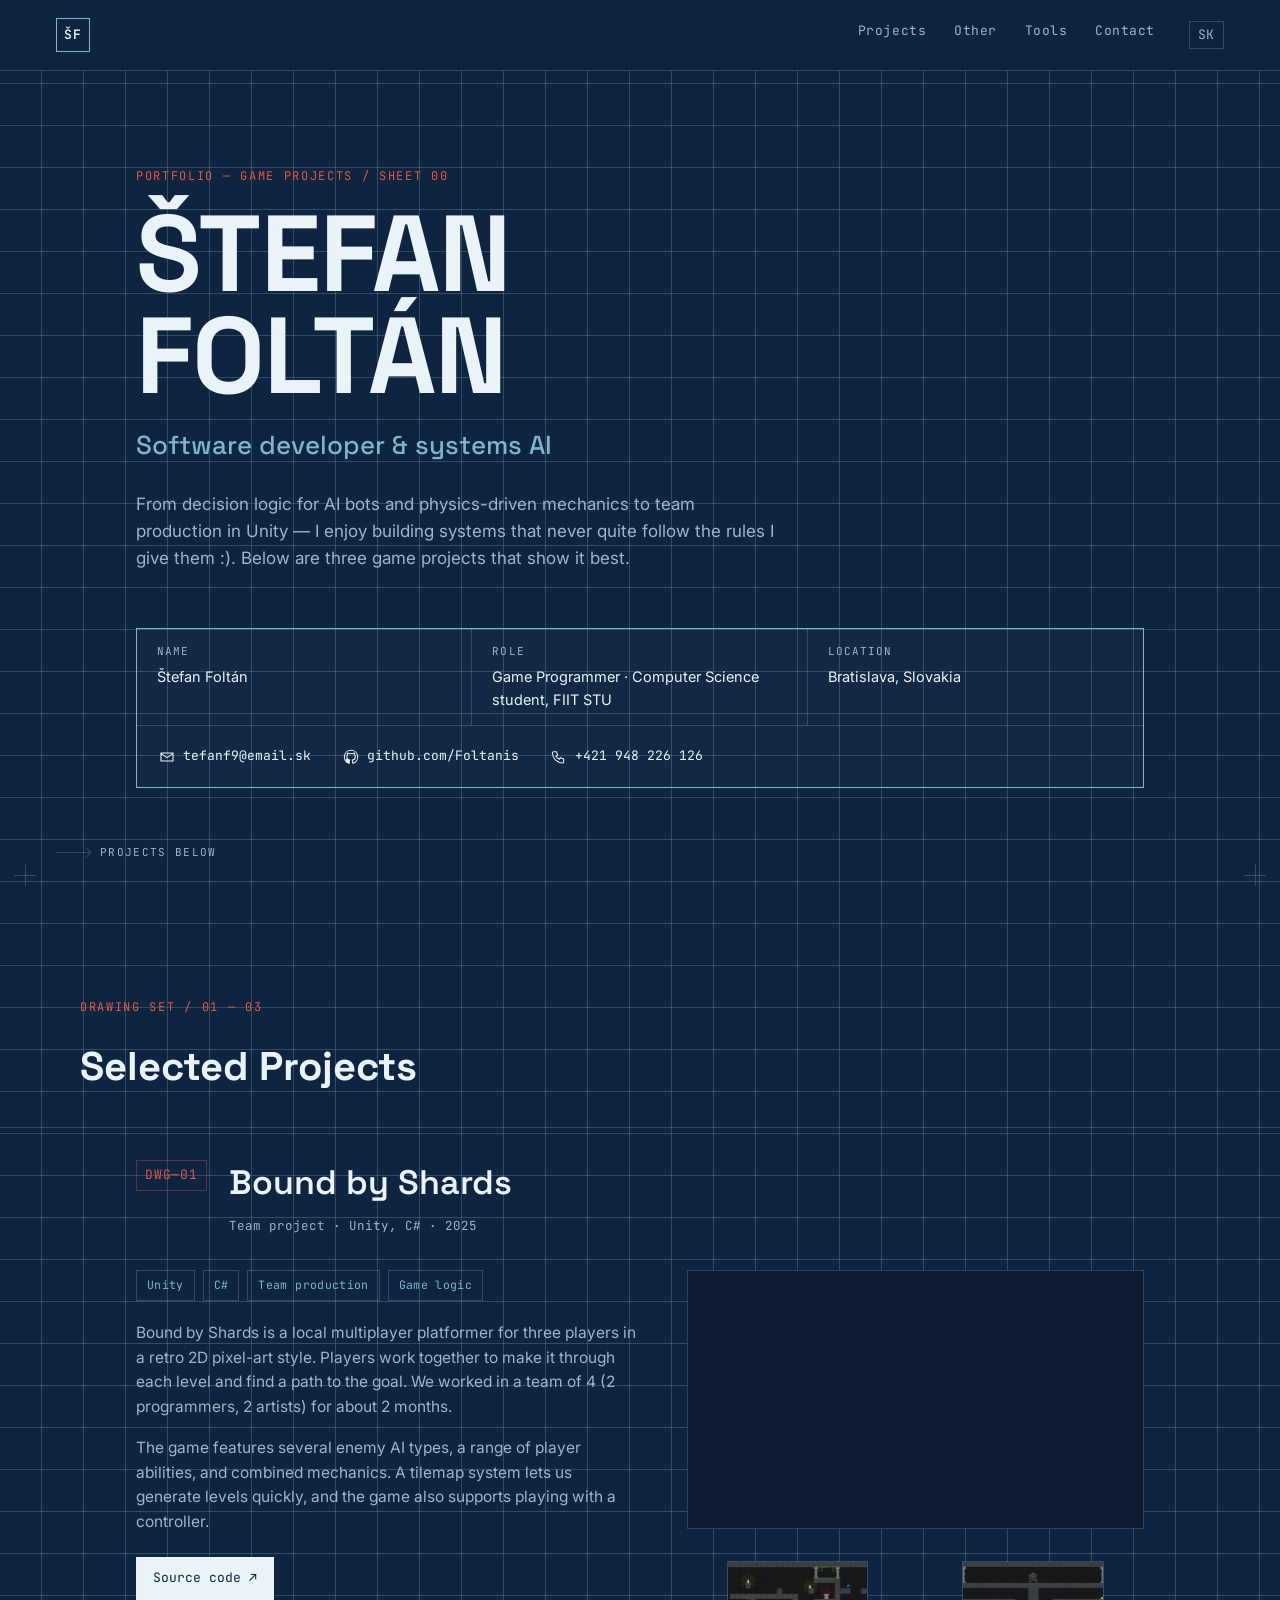
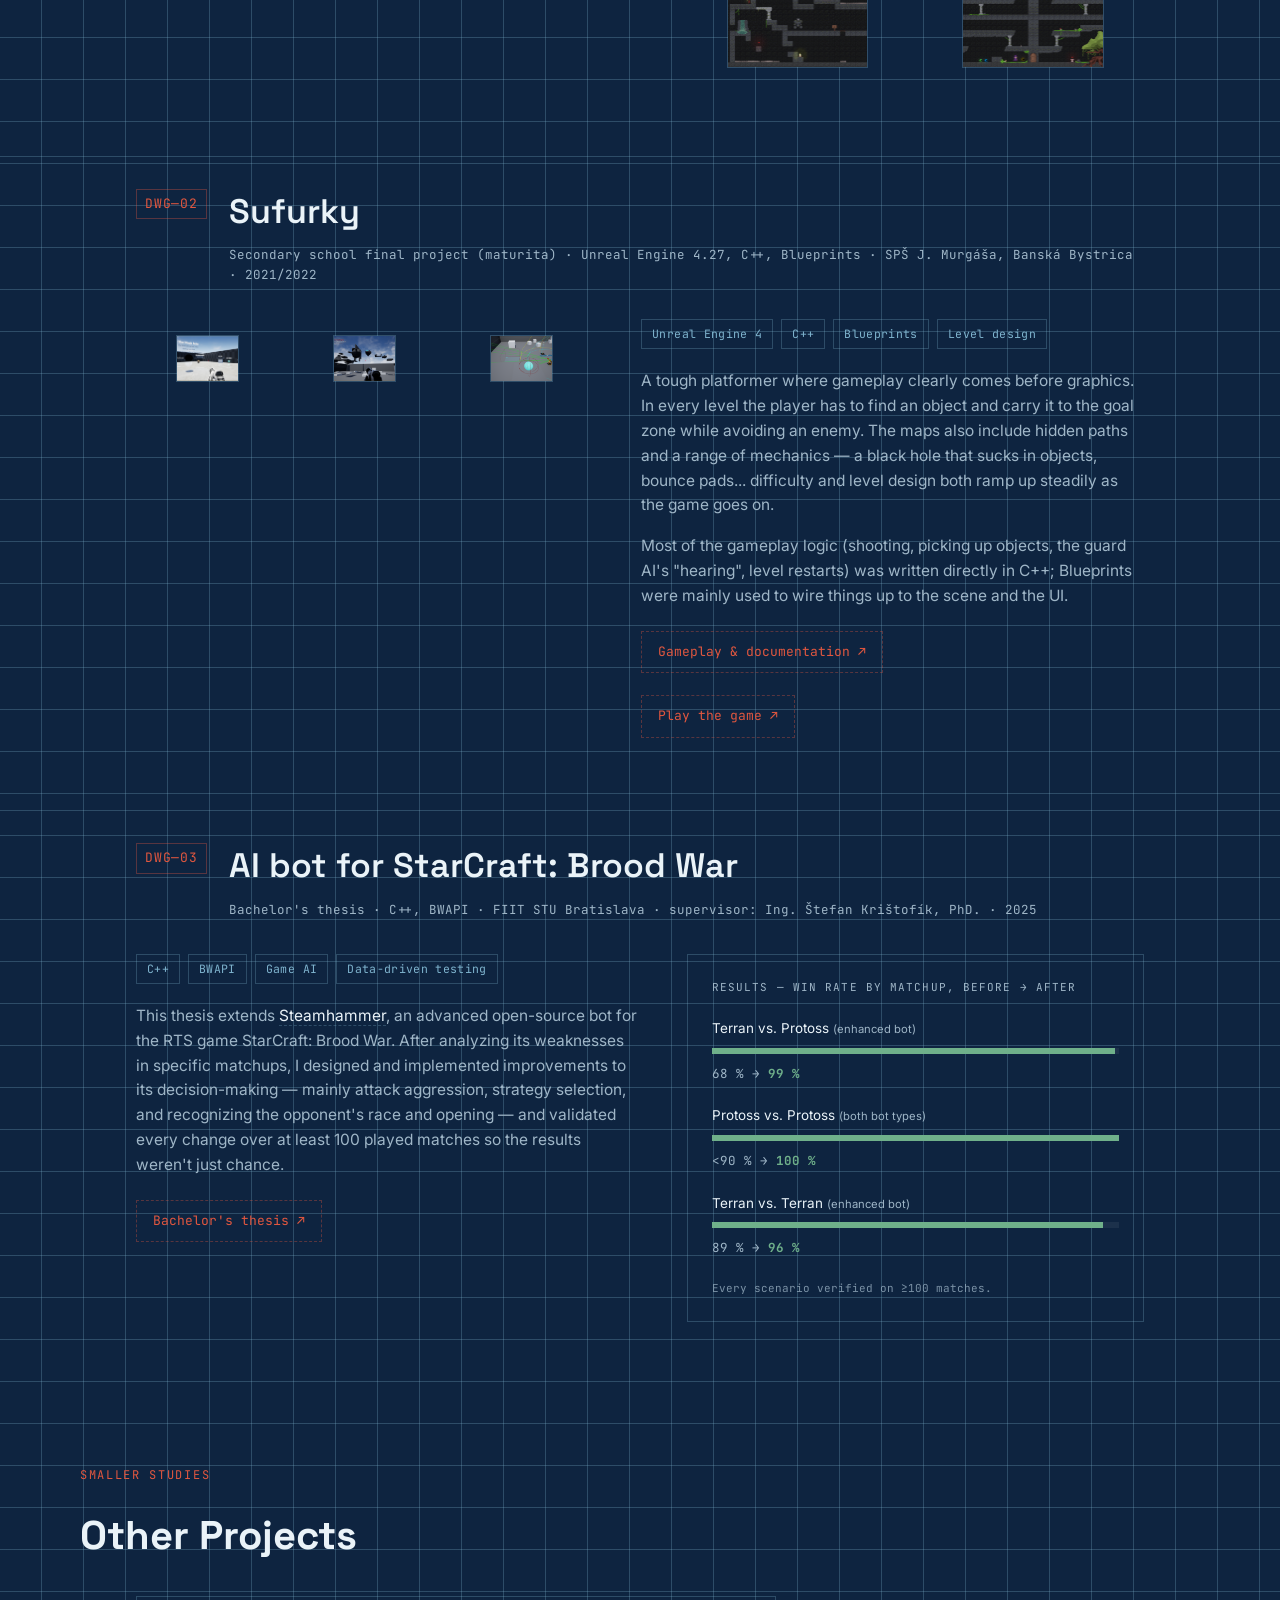
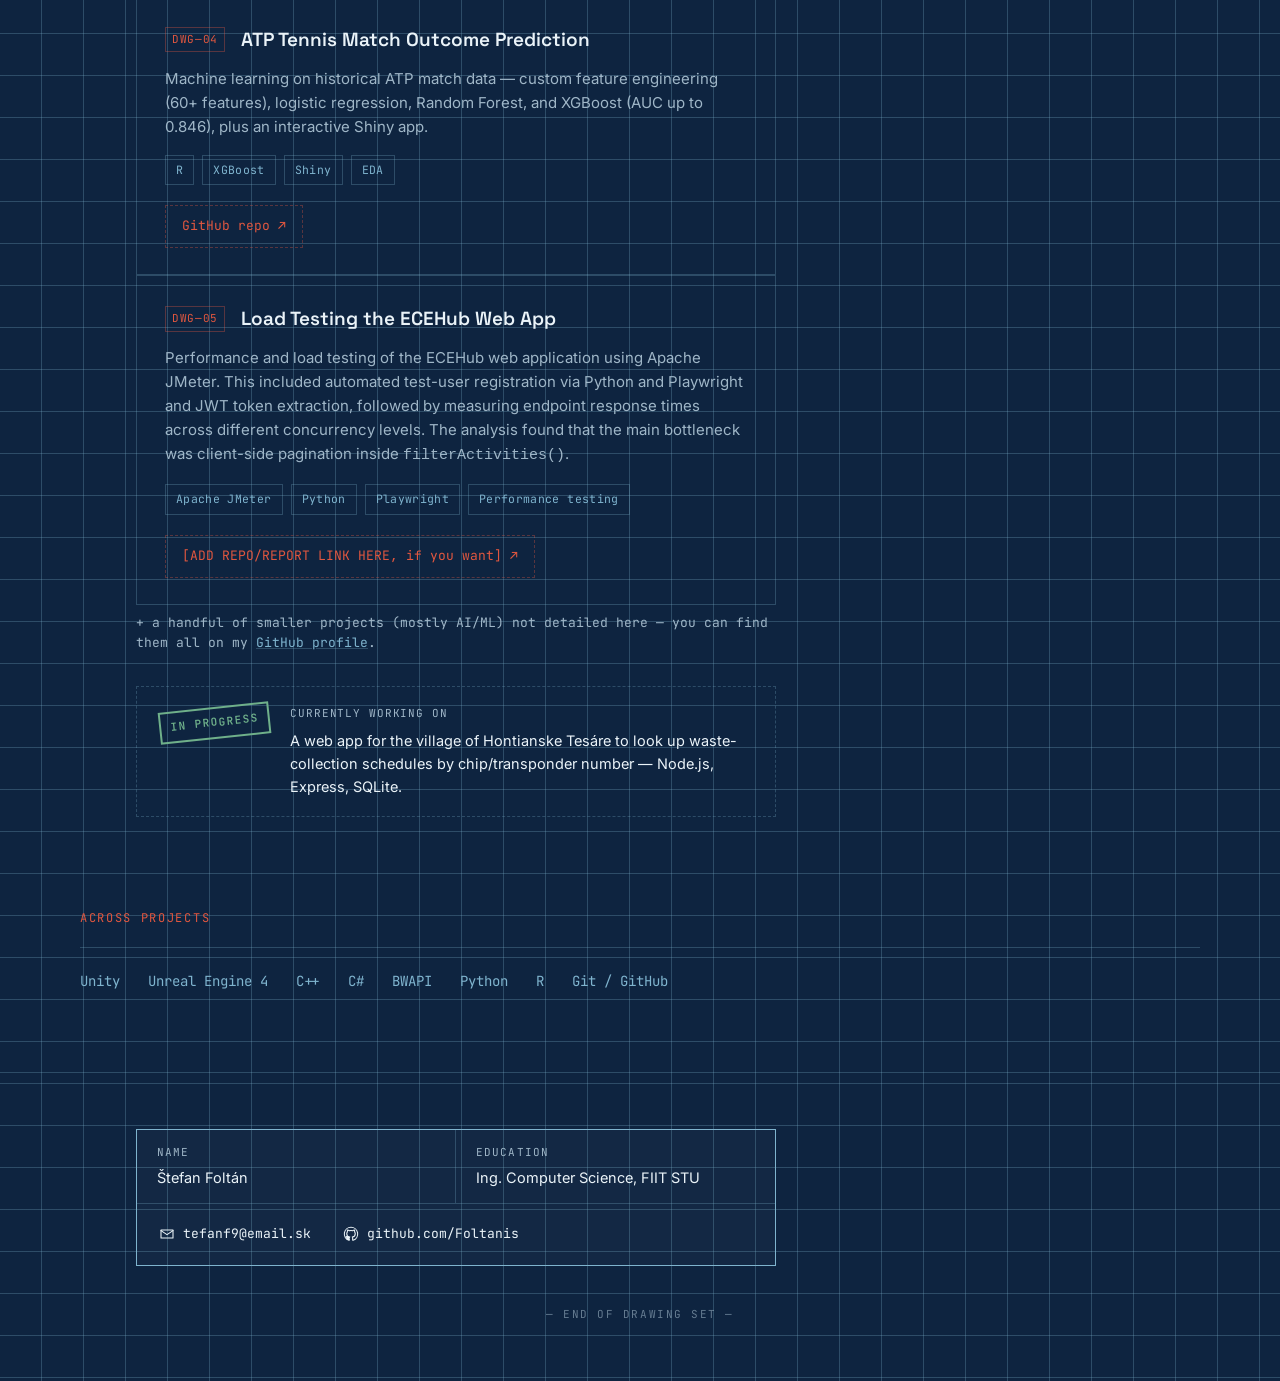
==== en/index.html @ bb7b086e "image zoom, english version" ====
<!DOCTYPE html>
<html lang="en">
<head>
<script>document.documentElement.classList.add('js');</script>
<meta charset="UTF-8">
<meta name="viewport" content="width=device-width, initial-scale=1.0">
<title>Štefan Foltán — Game Programmer</title>
<meta name="description" content="Portfolio of game projects — Unity, Unreal Engine, AI for StarCraft: Brood War.">
<link rel="icon" type="image/x-icon" href="../images/alien.ico">
<link rel="preconnect" href="https://fonts.googleapis.com">
<link rel="preconnect" href="https://fonts.gstatic.com" crossorigin>
<link href="https://fonts.googleapis.com/css2?family=Space+Grotesk:wght@500;600;700&family=Inter:wght@400;500;600&family=JetBrains+Mono:wght@400;500;600&display=swap" rel="stylesheet">
<link rel="stylesheet" href="../style.css">
</head>
<body>

<!-- corner registration marks (fixed, decorative, blueprint sheet feel) -->
<div class="reg-marks" aria-hidden="true">
  <span class="reg reg--tl"></span>
  <span class="reg reg--tr"></span>
  <span class="reg reg--bl"></span>
  <span class="reg reg--br"></span>
</div>

<header class="topbar">
  <a href="#top" class="topbar__mark">ŠF</a>
  <nav class="topbar__nav">
    <a href="#projects">Projects</a>
    <a href="#other">Other</a>
    <a href="#tools">Tools</a>
    <a href="#contact">Contact</a>
    <a href="../index.html" class="lang-switch">SK</a>
  </nav>
  <button class="topbar__toggle" id="navToggle" aria-label="Open menu" aria-expanded="false">
    <span></span><span></span><span></span>
  </button>
</header>

<main id="top">

  <!-- ============ HERO ============ -->
  <section class="hero">
    <div class="hero__grid" aria-hidden="true"></div>
    <div class="wrap hero__inner">
      <p class="eyebrow">PORTFOLIO — GAME PROJECTS / SHEET 00</p>
      <h1 class="hero__title">ŠTEFAN<br>FOLTÁN</h1>
      <p class="hero__role">Software developer&nbsp;&&nbsp;systems&nbsp;AI</p>
      <p class="hero__lede">
        From decision logic for AI bots and physics-driven mechanics to team production in Unity —
        I enjoy building systems that never quite follow the rules I give them :&rpar;.
        Below are three game projects that show it best.
      </p>

      <!-- title block, styled after the title block on a technical drawing -->
      <div class="titleblock">
        <div class="titleblock__row titleblock__row--main">
          <div class="titleblock__cell">
            <span class="titleblock__k">Name</span>
            <span class="titleblock__v">Štefan Foltán</span>
          </div>
          <div class="titleblock__cell">
            <span class="titleblock__k">Role</span>
            <span class="titleblock__v">Game Programmer · Computer Science student, FIIT&nbsp;STU</span>
          </div>
          <div class="titleblock__cell">
            <span class="titleblock__k">Location</span>
            <span class="titleblock__v">Bratislava, Slovakia</span>
          </div>
        </div>
        <div class="titleblock__row titleblock__row--contact">
          <a class="contact-link" href="mailto:tefanf9@email.sk">
            <svg class="icon" viewBox="0 0 24 24"><path d="M3 6h18v12H3z"/><path d="M3 7l9 6 9-6"/></svg>
            tefanf9@email.sk
          </a>
          <a class="contact-link" href="https://github.com/Foltanis" target="_blank" rel="noopener">
            <svg class="icon" viewBox="0 0 24 24"><path d="M12 2a10 10 0 0 0-3.16 19.49c.5.09.68-.22.68-.48v-1.7c-2.78.6-3.37-1.34-3.37-1.34-.46-1.16-1.11-1.47-1.11-1.47-.91-.62.07-.6.07-.6 1 .07 1.53 1.03 1.53 1.03.89 1.52 2.34 1.08 2.91.83.09-.65.35-1.08.63-1.33-2.22-.25-4.56-1.11-4.56-4.94 0-1.09.39-1.98 1.03-2.68-.1-.25-.45-1.27.1-2.64 0 0 .84-.27 2.75 1.02a9.4 9.4 0 0 1 5 0c1.91-1.3 2.75-1.02 2.75-1.02.55 1.37.2 2.39.1 2.64.64.7 1.03 1.59 1.03 2.68 0 3.84-2.34 4.68-4.57 4.93.36.31.68.92.68 1.85v2.74c0 .27.18.58.69.48A10 10 0 0 0 12 2z"/></svg>
            github.com/Foltanis
          </a>
          <a class="contact-link" href="tel:+421948226126">
            <svg class="icon" viewBox="0 0 24 24"><path d="M4 4h4l2 5-2.5 1.5a11 11 0 0 0 5 5L14 13l5 2v4a2 2 0 0 1-2 2A16 16 0 0 1 2 6a2 2 0 0 1 2-2z"/></svg>
            +421 948 226 126
          </a>
        </div>
      </div>
    </div>
    <div class="scroll-hint" aria-hidden="true"><span></span>PROJECTS BELOW</div>
  </section>

  <!-- ============ PROJECTS intro ============ -->
  <section class="section-intro wrap" id="projects">
    <p class="eyebrow">DRAWING SET / 01 — 03</p>
    <h2 class="section-title">Selected Projects</h2>
  </section>

  <!-- ============ DWG-01 Bound by Shards ============ -->
  <section class="sheet" id="bound-by-shards">
    <div class="wrap">
      <div class="sheet__head">
        <span class="sheet__num">DWG—01</span>
        <div>
          <h3 class="sheet__title">Bound&nbsp;by&nbsp;Shards</h3>
          <p class="sheet__meta">Team project · Unity, C# · 2025</p>
        </div>
      </div>

      <div class="sheet__body sheet__body--media-right">
        <div class="sheet__text">
          <div class="tags">
            <span class="tag">Unity</span>
            <span class="tag">C#</span>
            <span class="tag">Team production</span>
            <span class="tag">Game logic</span>
          </div>
          <p>
            Bound by Shards is a local multiplayer platformer for three players in a retro
            2D pixel-art style. Players work together to make it through each level and find
            a path to the goal. We worked in a team of 4 (2 programmers, 2 artists) for about
            2 months.
          </p>
          <p>
            The game features several enemy AI types, a range of player abilities, and
            combined mechanics. A tilemap system lets us generate levels quickly, and the
            game also supports playing with a controller.
          </p>
          <div class="sheet__links">
            <a class="btn" href="https://github.com/Foltanis/BoundByShards" target="_blank" rel="noopener">Source code ↗</a>
          </div>
        </div>

        <div class="sheet__media">
          <div class="video-embed">
            <iframe
              src="https://www.youtube.com/embed/NdumuPEm5-c"
              title="Bound by Shards — video preview"
              loading="lazy"
              allow="accelerometer; autoplay; clipboard-write; encrypted-media; gyroscope; picture-in-picture"
              allowfullscreen></iframe>
          </div>
          <div class="img-row">

            <figure class="img-slot img-slot--filled"><img src="../images/level2.png" alt="Bound by Shards — level 2"></figure>

            <figure class="img-slot img-slot--filled"><img src="../images/level3.png" alt="Bound by Shards — level 3"></figure>
          </div>
        </div>
      </div>
    </div>
  </section>

  <!-- ============ DWG-02 Sufurky (secondary school final project) ============ -->
  <section class="sheet" id="sufurky">
    <div class="wrap">
      <div class="sheet__head">
        <span class="sheet__num">DWG—02</span>
        <div>
          <h3 class="sheet__title">Sufurky</h3>
          <p class="sheet__meta">Secondary school final project (maturita) · Unreal&nbsp;Engine&nbsp;4.27, C++, Blueprints · SPŠ&nbsp;J.&nbsp;Murgáša, Banská&nbsp;Bystrica · 2021/2022</p>
        </div>
      </div>

      <div class="sheet__body sheet__body--media-left">
        <div class="sheet__media">
          <div class="img-row img-row--three">

            <figure class="img-slot img-slot--filled"><img src="../images/tutorial.png" alt="Sufurky — tutorial"></figure>

            <figure class="img-slot img-slot--filled"><img src="../images/parkour_level.png" alt="Sufurky — parkour level"></figure>

            <figure class="img-slot img-slot--filled"><img src="../images/hidden_hitboxes.png" alt="Sufurky — hidden hitboxes"></figure>
          </div>
        </div>

        <div class="sheet__text">
          <div class="tags">
            <span class="tag">Unreal Engine 4</span>
            <span class="tag">C++</span>
            <span class="tag">Blueprints</span>
            <span class="tag">Level design</span>
          </div>
          <p>
            A tough platformer where gameplay clearly comes before graphics. In every level
            the player has to find an object and carry it to the goal zone while avoiding an
            enemy. The maps also include hidden paths and a range of mechanics — a black hole
            that sucks in objects, bounce pads... difficulty and level design both ramp up
            steadily as the game goes on.
          </p>
          <p>
            Most of the gameplay logic (shooting, picking up objects, the guard AI's
            "hearing", level restarts) was written directly in C++; Blueprints were mainly
            used to wire things up to the scene and the UI.
          </p>
          <div class="sheet__links">
            <a class="btn btn--todo" href="https://drive.google.com/drive/folders/17mvipar9xIfn2zaTgckqREftXaQS_zrX?usp=sharing" target="_blank">Gameplay & documentation ↗</a>
          </div>
          <div class="sheet__links">
            <a class="btn btn--todo" href="https://drive.google.com/drive/folders/1Ju1tmPU08ytIHMdaymCL_9OSxG-0pUWK?usp=sharing" target="_blank">Play the game ↗</a>
          </div>
        </div>
      </div>
    </div>
  </section>

  <!-- ============ DWG-03 StarCraft AI bot (bachelor's thesis) ============ -->
  <section class="sheet" id="starcraft-bot">
    <div class="wrap">
      <div class="sheet__head">
        <span class="sheet__num">DWG—03</span>
        <div>
          <h3 class="sheet__title">AI bot for StarCraft: Brood&nbsp;War</h3>
          <p class="sheet__meta">Bachelor's thesis · C++, BWAPI · FIIT&nbsp;STU Bratislava · supervisor: Ing.&nbsp;Štefan&nbsp;Krištofík,&nbsp;PhD. · 2025</p>
        </div>
      </div>

      <div class="sheet__body sheet__body--media-right">
        <div class="sheet__text">
          <div class="tags">
            <span class="tag">C++</span>
            <span class="tag">BWAPI</span>
            <span class="tag">Game AI</span>
            <span class="tag">Data-driven testing</span>
          </div>
          <p>
            This thesis extends <em>Steamhammer</em>, an advanced open-source bot for the RTS
            game StarCraft: Brood War. After analyzing its weaknesses in specific matchups,
            I designed and implemented improvements to its decision-making — mainly attack
            aggression, strategy selection, and recognizing the opponent's race and opening —
            and validated every change over at least 100 played matches so the results
            weren't just chance.
          </p>
          <div class="sheet__links">
            <a class="btn btn--todo" href="https://opac.crzp.sk/?fn=detailBiblioFormChildII0SV&sid=BBB70232DB8D19E5F02DBFDCF3EF&seo=CRZP-detail-kniha">Bachelor's thesis ↗</a>
          </div>
        </div>

        <div class="sheet__media">
          <div class="stats">
            <p class="stats__label">RESULTS — WIN RATE BY MATCHUP, BEFORE&nbsp;→&nbsp;AFTER</p>
            <div class="stat">
              <span class="stat__name">Terran vs. Protoss <small>(enhanced bot)</small></span>
              <div class="stat__bar"><span class="stat__from" style="width:68%"></span><span class="stat__to" style="width:99%"></span></div>
              <span class="stat__nums">68&nbsp;% → <strong>99&nbsp;%</strong></span>
            </div>
            <div class="stat">
              <span class="stat__name">Protoss vs. Protoss <small>(both bot types)</small></span>
              <div class="stat__bar"><span class="stat__from" style="width:88%"></span><span class="stat__to" style="width:100%"></span></div>
              <span class="stat__nums">&lt;90&nbsp;% → <strong>100&nbsp;%</strong></span>
            </div>
            <div class="stat">
              <span class="stat__name">Terran vs. Terran <small>(enhanced bot)</small></span>
              <div class="stat__bar"><span class="stat__from" style="width:89%"></span><span class="stat__to" style="width:96%"></span></div>
              <span class="stat__nums">89&nbsp;% → <strong>96&nbsp;%</strong></span>
            </div>
            <p class="stats__note">Every scenario verified on ≥100 matches.</p>
          </div>
        </div>
      </div>
    </div>
  </section>

  <!-- ============ OTHER PROJECTS ============ -->
  <section class="section-intro wrap" id="other">
    <p class="eyebrow">SMALLER STUDIES</p>
    <h2 class="section-title">Other Projects</h2>
  </section>

  <section class="wrap other-projects">
    <div class="other-card">
      <div class="other-card__head">
        <span class="sheet__num sheet__num--sm">DWG—04</span>
        <h3>ATP Tennis Match Outcome Prediction</h3>
      </div>
      <p>
        Machine learning on historical ATP match data — custom feature engineering
        (60+ features), logistic regression, Random Forest, and XGBoost (AUC up to 0.846),
        plus an interactive Shiny app.
      </p>
      <div class="tags">
        <span class="tag">R</span>
        <span class="tag">XGBoost</span>
        <span class="tag">Shiny</span>
        <span class="tag">EDA</span>
      </div>
      <a class="btn btn--todo" href="https://github.com/Foltanis/oznal">GitHub repo ↗</a>
    </div>

    <div class="other-card">
      <div class="other-card__head">
        <span class="sheet__num sheet__num--sm">DWG—05</span>
        <h3>Load Testing the ECEHub Web App</h3>
      </div>
      <p>
        Performance and load testing of the ECEHub web application using Apache JMeter.
        This included automated test-user registration via Python and Playwright and JWT
        token extraction, followed by measuring endpoint response times across different
        concurrency levels. The analysis found that the main bottleneck was client-side
        pagination inside <code>filterActivities()</code>.
      </p>
      <div class="tags">
        <span class="tag">Apache JMeter</span>
        <span class="tag">Python</span>
        <span class="tag">Playwright</span>
        <span class="tag">Performance testing</span>
      </div>
      <a class="btn btn--todo" href="#">[ADD REPO/REPORT LINK HERE, if you want] ↗</a>
    </div>

    <p class="other-note">
      + a handful of smaller projects (mostly AI/ML) not detailed here — you can find them
      all on my <a href="https://github.com/Foltanis" target="_blank" rel="noopener">GitHub profile</a>.
    </p>

    <div class="in-progress">
      <span class="in-progress__stamp">IN PROGRESS</span>
      <div class="in-progress__text">
        <span class="in-progress__label">Currently working on</span>
        <p>A web app for the village of Hontianske Tesáre to look up waste-collection
        schedules by chip/transponder number — Node.js, Express, SQLite.</p>
      </div>
    </div>
  </section>

  <!-- ============ TOOLS ============ -->
  <section class="tools wrap" id="tools">
    <p class="eyebrow">ACROSS PROJECTS</p>
    <div class="tools__list">
      <span>Unity</span><span>Unreal Engine 4</span><span>C++</span><span>C#</span>
      <span>BWAPI</span><span>Python</span><span>R</span><span>Git / GitHub</span>
    </div>
  </section>

</main>

<!-- ============ FOOTER / CONTACT ============ -->
<footer class="footer" id="contact">
  <div class="wrap footer__inner">
    <div class="titleblock titleblock--footer">
      <div class="titleblock__row titleblock__row--main">
        <div class="titleblock__cell">
          <span class="titleblock__k">Name</span>
          <span class="titleblock__v">Štefan Foltán</span>
        </div>
        <div class="titleblock__cell">
          <span class="titleblock__k">Education</span>
          <span class="titleblock__v">Ing. Computer Science, FIIT STU</span>
        </div>
      </div>
      <div class="titleblock__row titleblock__row--contact">
        <a class="contact-link" href="mailto:tefanf9@email.sk">
          <svg class="icon" viewBox="0 0 24 24"><path d="M3 6h18v12H3z"/><path d="M3 7l9 6 9-6"/></svg>
          tefanf9@email.sk
        </a>
        <a class="contact-link" href="https://github.com/Foltanis" target="_blank" rel="noopener">
          <svg class="icon" viewBox="0 0 24 24"><path d="M12 2a10 10 0 0 0-3.16 19.49c.5.09.68-.22.68-.48v-1.7c-2.78.6-3.37-1.34-3.37-1.34-.46-1.16-1.11-1.47-1.11-1.47-.91-.62.07-.6.07-.6 1 .07 1.53 1.03 1.53 1.03.89 1.52 2.34 1.08 2.91.83.09-.65.35-1.08.63-1.33-2.22-.25-4.56-1.11-4.56-4.94 0-1.09.39-1.98 1.03-2.68-.1-.25-.45-1.27.1-2.64 0 0 .84-.27 2.75 1.02a9.4 9.4 0 0 1 5 0c1.91-1.3 2.75-1.02 2.75-1.02.55 1.37.2 2.39.1 2.64.64.7 1.03 1.59 1.03 2.68 0 3.84-2.34 4.68-4.57 4.93.36.31.68.92.68 1.85v2.74c0 .27.18.58.69.48A10 10 0 0 0 12 2z"/></svg>
          github.com/Foltanis
        </a>
      </div>
    </div>
    <p class="footer__end">— END OF DRAWING SET —</p>
  </div>
</footer>

<script src="../script.js"></script>
</body>
</html>
---- style.css ----
/* =========================================================
   DESIGN TOKENS
   ========================================================= */
:root{
  --ink: #0E2440;
  --ink-2: #163a5c;
  --ink-3: #0a1b32;
  --line: #7FB4CE;
  --line-dim: rgba(127,180,206,0.28);
  --paper: #EAF3F8;
  --paper-dim: #9FB6C7;
  --accent: #E1573F;
  --accent-dim: rgba(225,87,63,0.35);
  --approve: #6FB08A;

  --f-display: 'Space Grotesk', sans-serif;
  --f-body: 'Inter', sans-serif;
  --f-mono: 'JetBrains Mono', monospace;

  --wrap: 1120px;
  --edge: clamp(20px, 5vw, 56px);
}

*{ box-sizing: border-box; }
html{ scroll-behavior: smooth; }
@media (prefers-reduced-motion: reduce){
  html{ scroll-behavior: auto; }
  *{ animation-duration: 0.01ms !important; transition-duration: 0.01ms !important; }
}

body{
  margin:0;
  background: var(--ink);
  color: var(--paper);
  font-family: var(--f-body);
  font-size: 16px;
  line-height: 1.6;
  background-image:
    linear-gradient(var(--line-dim) 1px, transparent 1px),
    linear-gradient(90deg, var(--line-dim) 1px, transparent 1px);
  background-size: 42px 42px;
  background-position: -1px -1px;
}

.wrap{
  max-width: var(--wrap);
  margin: 0 auto;
  padding: 0 var(--edge);
}

a{ color: inherit; }

::selection{ background: var(--accent); color: var(--ink-3); }

/* =========================================================
   REGISTRATION MARKS (fixed corners, blueprint sheet feel)
   ========================================================= */
.reg-marks{ position: fixed; inset: 0; pointer-events: none; z-index: 5; }
.reg{ position: absolute; width: 22px; height: 22px; }
.reg::before, .reg::after{ content:""; position:absolute; background: var(--line-dim); }
.reg::before{ width:100%; height:1px; top:50%; }
.reg::after{ height:100%; width:1px; left:50%; }
.reg--tl{ top:14px; left:14px; }
.reg--tr{ top:14px; right:14px; }
.reg--bl{ bottom:14px; left:14px; }
.reg--br{ bottom:14px; right:14px; }

/* =========================================================
   TOPBAR
   ========================================================= */
.topbar{
  position: sticky; top:0; z-index: 20;
  display:flex; align-items:center; justify-content:space-between;
  padding: 18px var(--edge);
  background: rgba(14,36,64,0.82);
  backdrop-filter: blur(6px);
  border-bottom: 1px solid var(--line-dim);
}
.topbar__mark{
  font-family: var(--f-mono); font-weight:600; letter-spacing:.08em;
  border: 1px solid var(--line); color: var(--paper);
  width:34px; height:34px; display:flex; align-items:center; justify-content:center;
  text-decoration:none; font-size:13px;
}
.topbar__nav{ display:flex; gap: 28px; }
.topbar__nav a{
  font-family: var(--f-mono); font-size: 13px; letter-spacing:.04em;
  text-decoration:none; color: var(--paper-dim);
  transition: color .15s ease;
}
.topbar__nav a:hover, .topbar__nav a:focus-visible{ color: var(--accent); }
.lang-switch{
  border: 1px solid var(--line-dim); padding: 3px 8px; margin-left: 6px;
}
.lang-switch:hover{ border-color: var(--accent); }
.topbar__toggle{ display:none; }

@media (max-width: 720px){
  .topbar__nav{
    position:absolute; top:100%; left:0; right:0;
    flex-direction:column; gap:0;
    background: var(--ink-2); border-bottom:1px solid var(--line-dim);
    max-height:0; overflow:hidden; transition: max-height .25s ease;
  }
  .topbar__nav.is-open{ max-height: 260px; }
  .topbar__nav a{ padding: 16px var(--edge); border-top:1px solid var(--line-dim); }
  .topbar__toggle{
    display:flex; flex-direction:column; justify-content:center; gap:5px;
    width:34px; height:34px; background:none; border:1px solid var(--line);
  }
  .topbar__toggle span{ height:2px; background: var(--paper); }
}

/* =========================================================
   HERO
   ========================================================= */
.hero{ position: relative; padding: 96px 0 64px; overflow:hidden; }
.hero__inner{ position: relative; z-index: 1; }

.eyebrow{
  font-family: var(--f-mono); font-size: 12px; letter-spacing:.14em;
  color: var(--accent); text-transform: uppercase; margin: 0 0 18px;
}

.hero__title{
  font-family: var(--f-display); font-weight:700;
  font-size: clamp(48px, 10vw, 108px);
  line-height: 0.94; letter-spacing:-0.01em;
  margin: 0 0 18px;
}

.hero__role{
  font-family: var(--f-display); font-weight:500;
  font-size: clamp(18px, 2.4vw, 26px);
  color: var(--line); margin: 0 0 24px;
}

.hero__lede{
  max-width: 640px; color: var(--paper-dim); font-size: 17px;
  margin: 0 0 56px;
}

/* title block, mimics bottom title block of a technical drawing */
.titleblock{
  border: 1px solid var(--line);
  background: rgba(255,255,255,0.02);
}
.titleblock__row{ display:flex; flex-wrap:wrap; }
.titleblock__row--main{ border-bottom: 1px solid var(--line-dim); }
.titleblock__cell{
  flex: 1 1 200px;
  padding: 14px 20px;
  border-right: 1px solid var(--line-dim);
  display:flex; flex-direction:column; gap:4px;
}
.titleblock__cell:last-child{ border-right:none; }
.titleblock__k{
  font-family: var(--f-mono); font-size: 11px; letter-spacing:.1em;
  color: var(--paper-dim); text-transform:uppercase;
}
.titleblock__v{ font-size: 14.5px; }
.titleblock__row--contact{ padding: 12px 8px; gap: 4px; flex-wrap:wrap; }

.contact-link{
  display:inline-flex; align-items:center; gap:8px;
  padding: 8px 14px; text-decoration:none;
  font-family: var(--f-mono); font-size: 13px; color: var(--paper);
  border-radius: 2px; transition: color .15s ease, background .15s ease;
}
.contact-link:hover, .contact-link:focus-visible{ color: var(--accent); background: rgba(225,87,63,0.08); }
.icon{ width:16px; height:16px; fill:none; stroke: currentColor; stroke-width:1.6; stroke-linecap:round; stroke-linejoin:round; flex-shrink:0; }

.scroll-hint{
  display:flex; align-items:center; gap:10px;
  font-family: var(--f-mono); font-size:11px; letter-spacing:.12em;
  color: var(--paper-dim); margin: 56px var(--edge) 0;
}
.scroll-hint span{
  width: 34px; height:1px; background: var(--line-dim);
  position:relative;
}
.scroll-hint span::after{
  content:""; position:absolute; right:0; top:-3px;
  width:6px; height:6px; border-right:1px solid var(--line-dim); border-bottom:1px solid var(--line-dim);
  transform: rotate(-45deg);
}

/* =========================================================
   SECTION INTROS
   ========================================================= */
.section-intro{ padding: 72px 0 28px; }
.section-title{
  font-family: var(--f-display); font-weight:700;
  font-size: clamp(28px, 4vw, 40px); margin: 6px 0 0;
}

/* =========================================================
   PROJECT SHEETS
   ========================================================= */
.sheet{ padding: 28px 0 72px; border-top: 1px solid var(--line-dim); }
.sheet:first-of-type{ border-top:none; }

.sheet__head{ display:flex; gap:22px; align-items:flex-start; margin-bottom: 34px; }
.sheet__num{
  font-family: var(--f-mono); font-size: 13px; color: var(--accent);
  border: 1px solid var(--accent-dim); padding: 4px 8px; letter-spacing:.06em;
  flex-shrink:0; margin-top:4px;
}
.sheet__title{
  font-family: var(--f-display); font-size: clamp(24px,3.4vw,34px);
  margin: 0 0 6px; font-weight:600;
}
.sheet__meta{
  font-family: var(--f-mono); font-size: 12.5px; color: var(--paper-dim); margin:0;
}

.sheet__body{ display:grid; grid-template-columns: 1.1fr 1fr; gap: 48px; align-items:start; }
.sheet__body--media-left{ grid-template-columns: 1fr 1.1fr; }
.sheet__body--media-left .sheet__media{ order:1; }
.sheet__body--media-left .sheet__text{ order:2; }

@media (max-width: 860px){
  .sheet__body, .sheet__body--media-left{ grid-template-columns: 1fr; }
  .sheet__body--media-left .sheet__media{ order:0; }
  .sheet__body--media-left .sheet__text{ order:0; }
}

.sheet__text p{ color: var(--paper-dim); margin: 0 0 16px; font-size:15.5px; }
.sheet__text p em{ color: var(--paper); font-style: normal; border-bottom:1px dashed var(--line-dim); }

.tags{ display:flex; flex-wrap:wrap; gap:8px; margin-bottom:20px; }
.tag{
  font-family: var(--f-mono); font-size: 11.5px; letter-spacing:.03em;
  border: 1px solid var(--line-dim); color: var(--line);
  padding: 5px 10px;
}

.sheet__links{ display:flex; flex-wrap:wrap; gap:12px; margin-top: 22px; }
.btn{
  font-family: var(--f-mono); font-size: 13px; text-decoration:none;
  color: var(--ink); background: var(--paper);
  padding: 10px 16px; display:inline-block;
  border: 1px solid var(--paper); transition: all .15s ease;
}
.btn:hover, .btn:focus-visible{ background: transparent; color: var(--paper); }
.btn--todo{
  background: transparent; color: var(--accent); border: 1px dashed var(--accent-dim);
}
.btn--todo:hover{ background: rgba(225,87,63,0.08); color: var(--accent); }

/* media: video + images */
.video-embed{
  position: relative; width:100%; padding-top: 56.25%;
  border: 1px solid var(--line-dim); margin-bottom: 16px; background: var(--ink-3);
}
.video-embed iframe{ position:absolute; inset:0; width:100%; height:100%; border:0; }

.img-row{ display:grid; grid-template-columns: 1fr 1fr; gap:14px; }
.img-row--three{ grid-template-columns: 1fr 1fr 1fr; }
@media (max-width: 560px){ .img-row, .img-row--three{ grid-template-columns: 1fr; } }

.img-slot{
  aspect-ratio: 4/3; border: 1px dashed var(--line-dim);
  display:flex; flex-direction:column; align-items:center; justify-content:center; gap:10px;
  text-align:center; padding: 14px; background: rgba(255,255,255,0.015);
}
.img-slot__icon{ width:26px; height:26px; fill:none; stroke: var(--paper-dim); stroke-width:1.4; }
.img-slot__label{ font-family: var(--f-mono); font-size:11px; color: var(--paper-dim); line-height:1.5; }
.img-slot__label small{ color: var(--paper-dim); opacity:.7; font-size:10px; }
.img-slot--filled{ border-style: solid; padding:0; overflow:hidden; position:relative; cursor: zoom-in; }
.img-slot--filled img{ width:100%; height:100%; object-fit:cover; display:block; transition: transform .3s ease; }
.img-slot--filled:hover img{ transform: scale(1.04); }
.img-slot--filled::after{
  content:""; position:absolute; top:8px; right:8px; z-index:1;
  width:28px; height:28px;
  background-color: rgba(10,27,50,0.75); border:1px solid var(--line-dim);
  background-image: url("data:image/svg+xml;utf8,%3Csvg xmlns='http://www.w3.org/2000/svg' viewBox='0 0 24 24' fill='none' stroke='%23EAF3F8' stroke-width='2' stroke-linecap='round'%3E%3Cpath d='M8 3H3v5M16 3h5v5M8 21H3v-5M16 21h5v-5'/%3E%3C/svg%3E");
  background-size: 13px 13px; background-repeat:no-repeat; background-position:center;
  opacity:0; transition: opacity .15s ease;
}
.img-slot--filled:hover::after{ opacity:1; }

/* lightbox overlay (built by script.js) */
.lightbox{
  position: fixed; inset:0; z-index: 100;
  background: rgba(6,16,30,0.92);
  display:flex; align-items:center; justify-content:center;
  padding: 5vh 5vw;
  opacity:0; visibility:hidden; transition: opacity .2s ease;
}
.lightbox.is-open{ opacity:1; visibility:visible; }
.lightbox img{ max-width:100%; max-height: 90vh; border:1px solid var(--line-dim); }
.lightbox__close{
  position:absolute; top:22px; right:26px; z-index:2;
  width:38px; height:38px; display:flex; align-items:center; justify-content:center;
  background:none; border:1px solid var(--line); color: var(--paper);
  font-family: var(--f-mono); font-size:18px; cursor:pointer; line-height:1;
}
.lightbox__close:hover{ border-color: var(--accent); color: var(--accent); }
.lightbox__caption{
  position:absolute; bottom: 22px; left:50%; transform:translateX(-50%);
  font-family: var(--f-mono); font-size:12px; color: var(--paper-dim); text-align:center;
}

/* results / stats panel (DWG-03) */
.stats{ border: 1px solid var(--line-dim); padding: 24px; }
.stats__label{
  font-family: var(--f-mono); font-size:11px; letter-spacing:.1em;
  color: var(--paper-dim); margin: 0 0 22px;
}
.stat{ margin-bottom: 20px; }
.stat__name{ display:block; font-size: 13.5px; margin-bottom:8px; }
.stat__name small{ color: var(--paper-dim); }
.stat__bar{
  position:relative; height:6px; background: rgba(255,255,255,0.06);
  margin-bottom: 6px; overflow:hidden;
}
.stat__from{ position:absolute; inset:0; background: var(--line-dim); }
.stat__to{ position:absolute; inset:0; background: var(--approve); transform-origin:left; }
.stat__nums{ font-family: var(--f-mono); font-size: 12.5px; color: var(--paper-dim); }
.stat__nums strong{ color: var(--approve); }
.stats__note{ font-family: var(--f-mono); font-size: 11px; color: var(--paper-dim); margin: 18px 0 0; opacity:.75; }

/* =========================================================
   OTHER PROJECTS
   ========================================================= */
.other-projects{ padding-bottom: 72px; }
.other-card{ border: 1px solid var(--line-dim); padding: 26px 28px; max-width: 640px; }
.other-card__head{ display:flex; gap:16px; align-items:flex-start; margin-bottom:12px; }
.other-card__head h3{ font-family: var(--f-display); font-size:19px; margin:2px 0 0; font-weight:600; }
.sheet__num--sm{ font-size:11px; padding:3px 6px; }
.other-card p{ color: var(--paper-dim); font-size:15px; margin: 0 0 16px; }

.other-note{
  font-family: var(--f-mono); font-size: 13px; color: var(--paper-dim);
  max-width: 640px; margin: 8px 0 32px;
}
.other-note a{ color: var(--line); text-decoration: underline; text-decoration-color: var(--line-dim); }
.other-note a:hover{ color: var(--accent); }

.in-progress{
  display:flex; align-items:flex-start; gap:20px; max-width: 640px;
  border: 1px dashed var(--line-dim); padding: 18px 22px;
}
.in-progress__stamp{
  flex-shrink:0; font-family: var(--f-mono); font-size: 11px; font-weight:600;
  letter-spacing: .1em; color: var(--approve); border: 2px solid var(--approve);
  padding: 5px 9px; transform: rotate(-6deg); margin-top: 2px;
}
.in-progress__label{
  display:block; font-family: var(--f-mono); font-size: 11px; letter-spacing:.08em;
  color: var(--paper-dim); text-transform: uppercase; margin-bottom: 6px;
}
.in-progress__text p{ margin:0; font-size: 14.5px; color: var(--paper); }

/* =========================================================
   TOOLS STRIP
   ========================================================= */
.tools{ padding: 20px 0 80px; }
.tools__list{
  display:flex; flex-wrap:wrap; gap: 14px 28px;
  font-family: var(--f-mono); font-size: 14px; color: var(--line);
  border-top: 1px solid var(--line-dim); padding-top: 22px;
}

/* =========================================================
   FOOTER
   ========================================================= */
.footer{ border-top: 1px solid var(--line-dim); padding: 56px 0 60px; }
.titleblock--footer{ max-width: 640px; }
.footer__end{
  font-family: var(--f-mono); font-size:11px; letter-spacing:.14em;
  color: var(--paper-dim); text-align:center; margin: 40px 0 0; opacity:.6;
}

/* =========================================================
   SCROLL REVEAL
   ========================================================= */
.reveal{ opacity:1; }
.js .reveal{ opacity:0; transform: translateY(18px); transition: opacity .6s ease, transform .6s ease; }
.js .reveal.is-visible{ opacity:1; transform:none; }
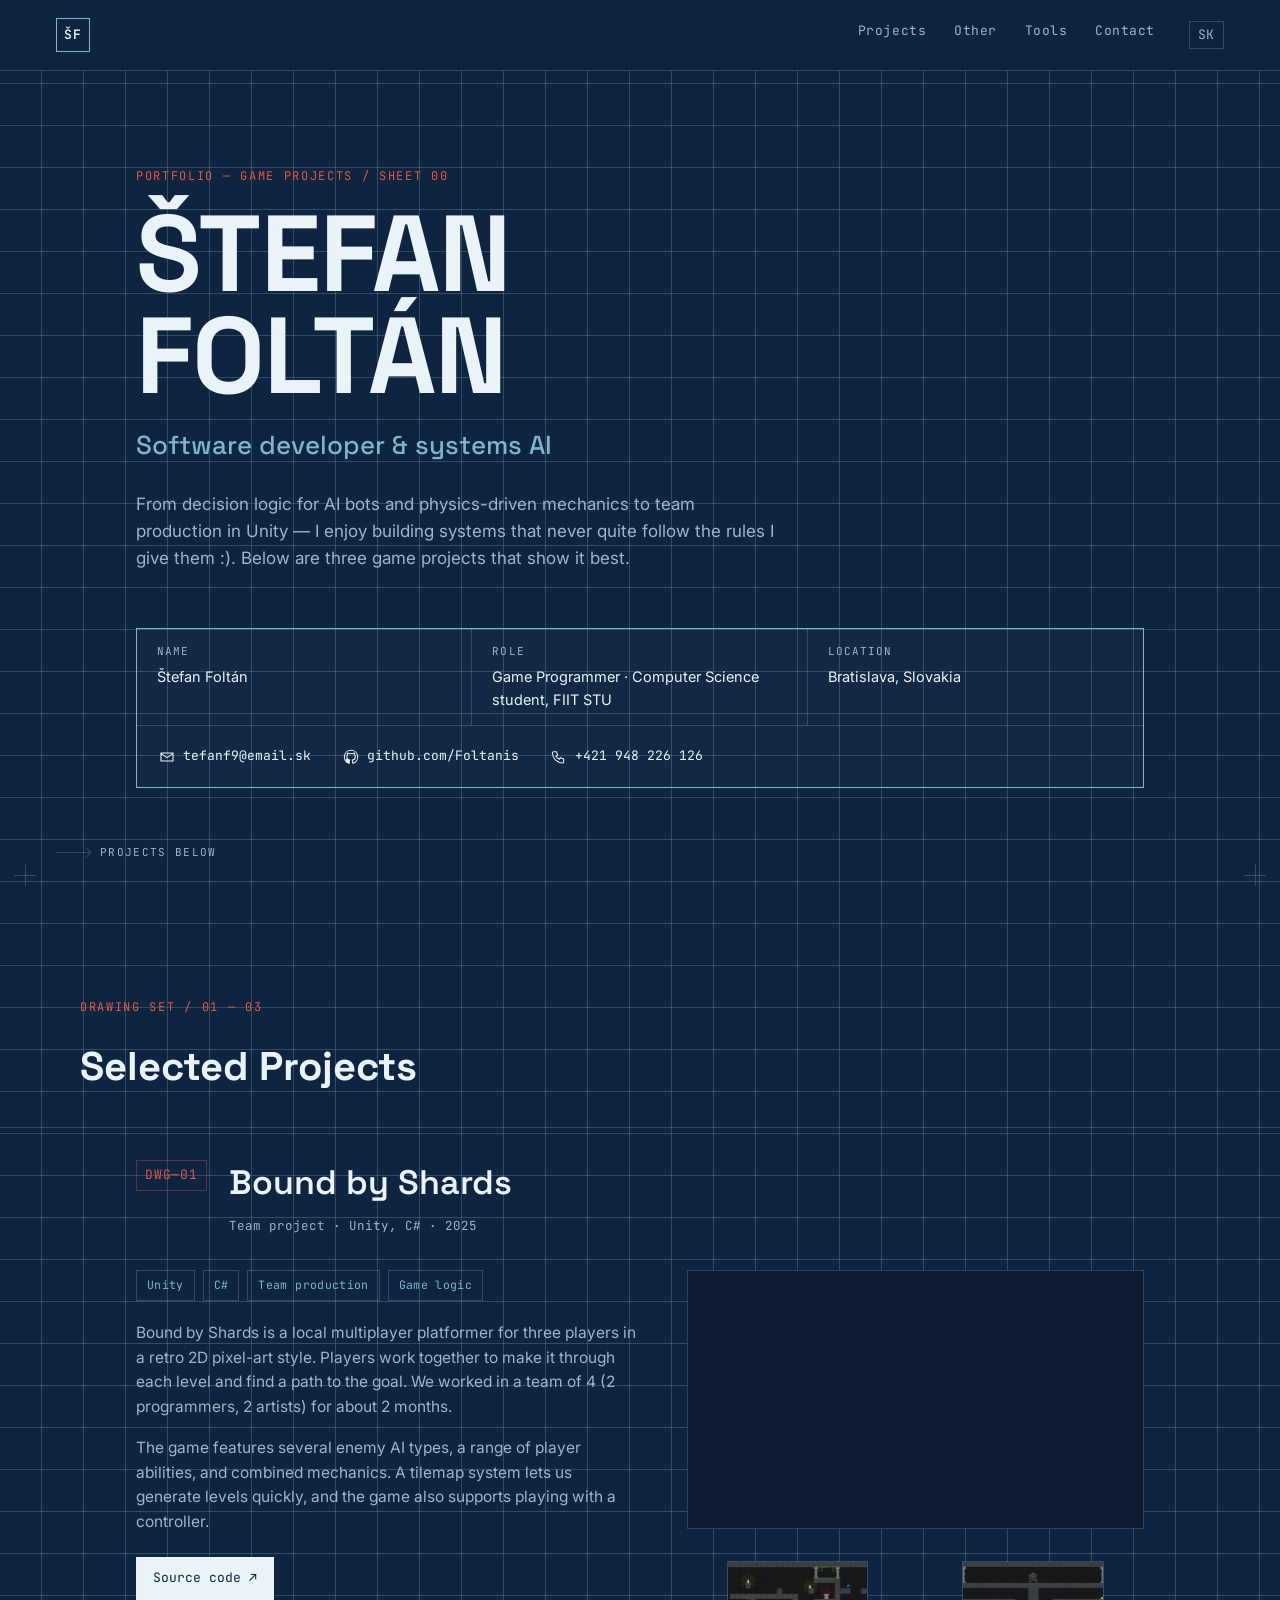
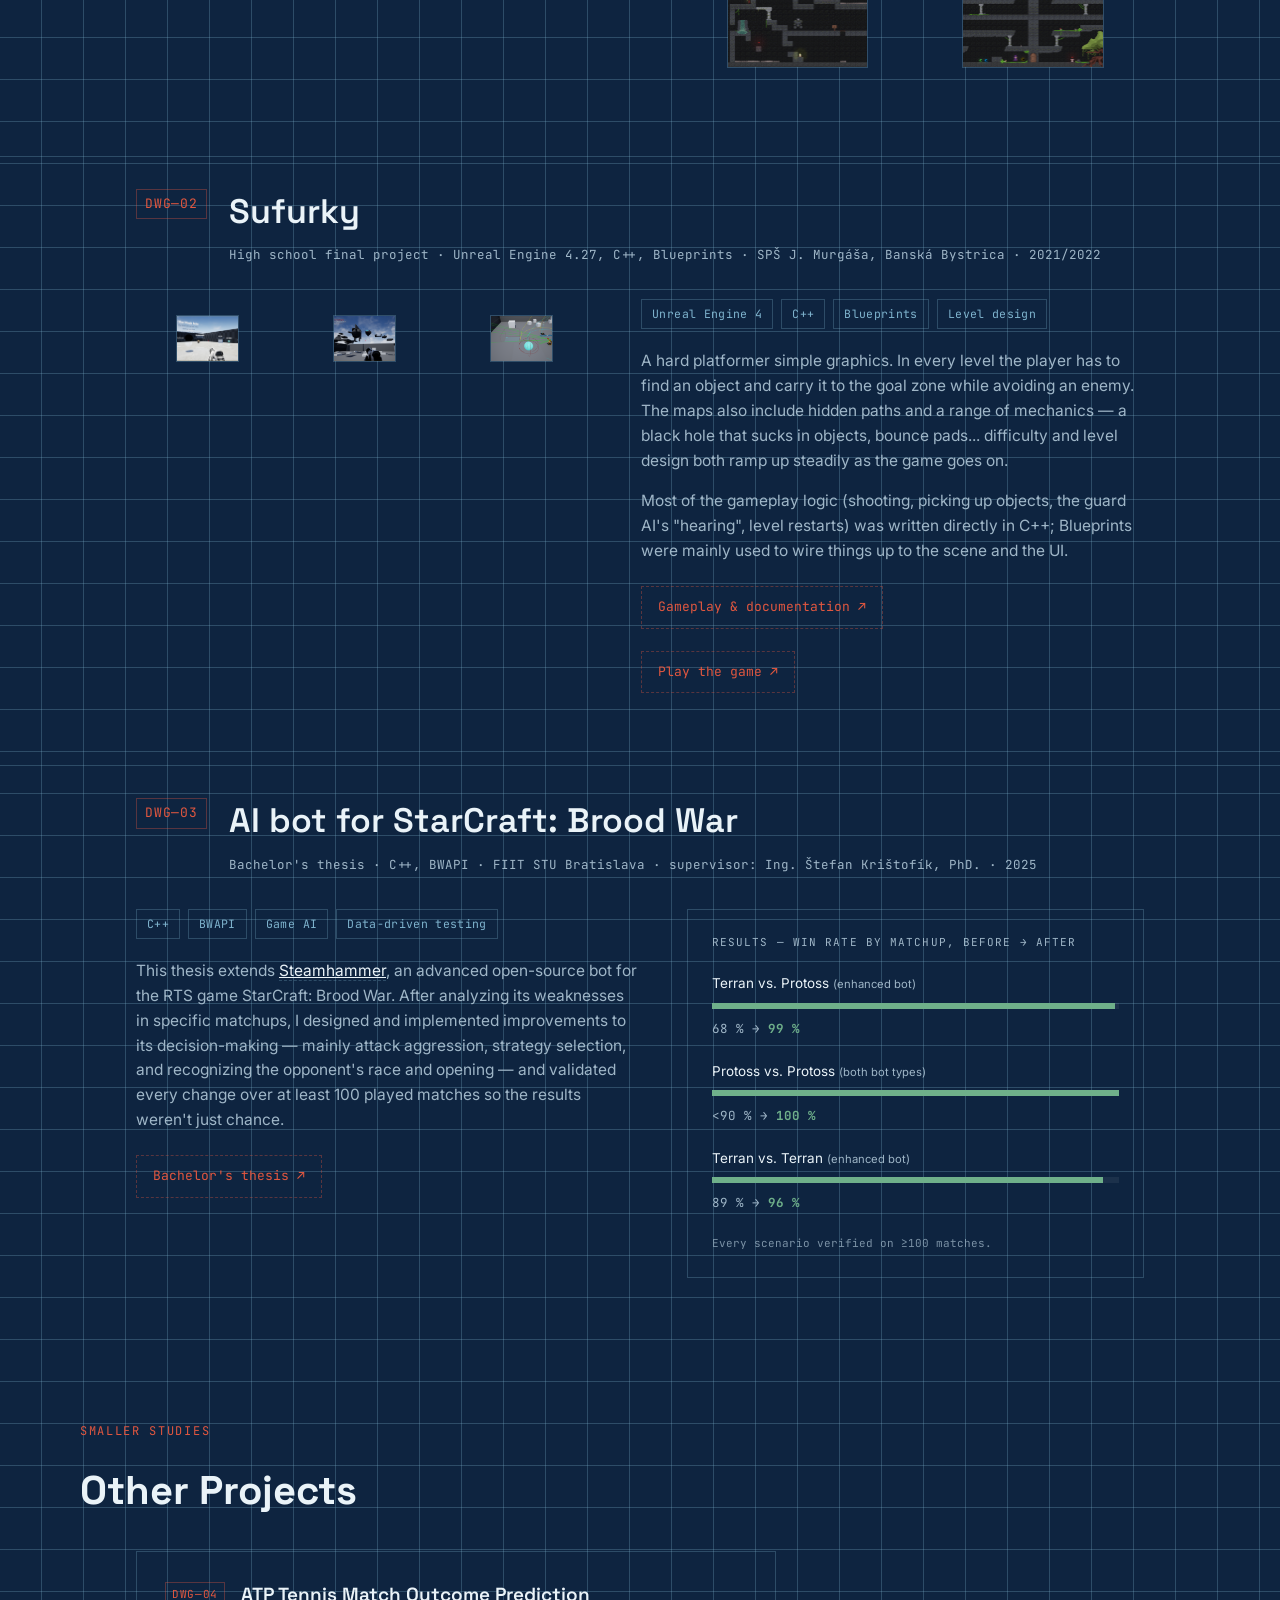
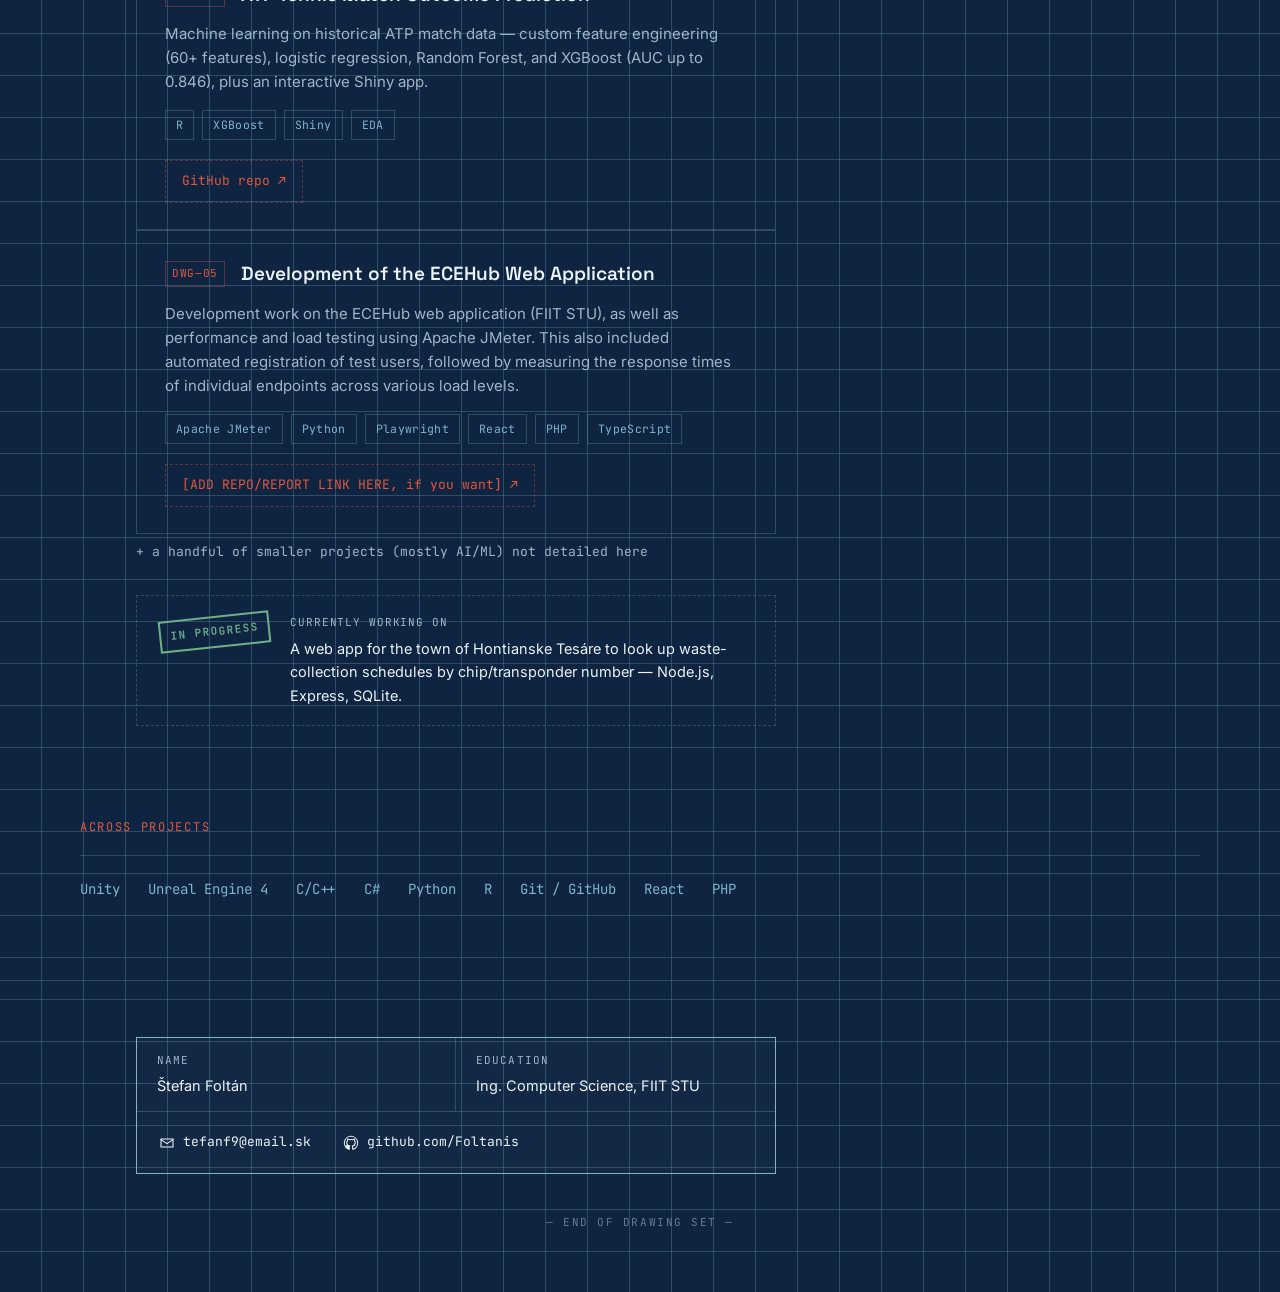
==== commit 5e826dd5: "text correction" ====
--- a/en/index.html
+++ b/en/index.html
@@ -154,7 +154,7 @@
         <span class="sheet__num">DWG—02</span>
         <div>
           <h3 class="sheet__title">Sufurky</h3>
-          <p class="sheet__meta">Secondary school final project (maturita) · Unreal&nbsp;Engine&nbsp;4.27, C++, Blueprints · SPŠ&nbsp;J.&nbsp;Murgáša, Banská&nbsp;Bystrica · 2021/2022</p>
+          <p class="sheet__meta">High school final project · Unreal&nbsp;Engine&nbsp;4.27, C++, Blueprints · SPŠ&nbsp;J.&nbsp;Murgáša, Banská&nbsp;Bystrica · 2021/2022</p>
         </div>
       </div>
 
@@ -178,7 +178,7 @@
             <span class="tag">Level design</span>
           </div>
           <p>
-            A tough platformer where gameplay clearly comes before graphics. In every level
+            A hard platformer simple graphics. In every level
             the player has to find an object and carry it to the goal zone while avoiding an
             enemy. The maps also include hidden paths and a range of mechanics — a black hole
             that sucks in objects, bounce pads... difficulty and level design both ramp up
@@ -220,7 +220,8 @@
             <span class="tag">Data-driven testing</span>
           </div>
           <p>
-            This thesis extends <em>Steamhammer</em>, an advanced open-source bot for the RTS
+            This thesis extends <em><a href="https://github.com/kant2002/steamhammer" target="_blank" rel="noopener noreferrer">Steamhammer</a></em>, 
+            an advanced open-source bot for the RTS
             game StarCraft: Brood War. After analyzing its weaknesses in specific matchups,
             I designed and implemented improvements to its decision-making — mainly attack
             aggression, strategy selection, and recognizing the opponent's race and opening —
@@ -286,34 +287,35 @@
     <div class="other-card">
       <div class="other-card__head">
         <span class="sheet__num sheet__num--sm">DWG—05</span>
-        <h3>Load Testing the ECEHub Web App</h3>
+        <h3>Development of the ECEHub Web Application</h3>
       </div>
       <p>
-        Performance and load testing of the ECEHub web application using Apache JMeter.
-        This included automated test-user registration via Python and Playwright and JWT
-        token extraction, followed by measuring endpoint response times across different
-        concurrency levels. The analysis found that the main bottleneck was client-side
-        pagination inside <code>filterActivities()</code>.
+        Development work on the ECEHub web application (FIIT STU), as well as 
+        performance and load testing using Apache JMeter.
+        This also included automated registration of test users, 
+        followed by measuring the response times of individual endpoints across various load levels.
       </p>
       <div class="tags">
         <span class="tag">Apache JMeter</span>
         <span class="tag">Python</span>
         <span class="tag">Playwright</span>
-        <span class="tag">Performance testing</span>
+        <span class="tag">React</span>
+        <span class="tag">PHP</span>
+        <span class="tag">TypeScript</span>
       </div>
       <a class="btn btn--todo" href="#">[ADD REPO/REPORT LINK HERE, if you want] ↗</a>
     </div>
 
     <p class="other-note">
-      + a handful of smaller projects (mostly AI/ML) not detailed here — you can find them
-      all on my <a href="https://github.com/Foltanis" target="_blank" rel="noopener">GitHub profile</a>.
+      + a handful of smaller projects (mostly AI/ML) not detailed here
+       <!-- all on my <a href="https://github.com/Foltanis" target="_blank" rel="noopener">GitHub profile</a>. -->
     </p>
 
     <div class="in-progress">
       <span class="in-progress__stamp">IN PROGRESS</span>
       <div class="in-progress__text">
         <span class="in-progress__label">Currently working on</span>
-        <p>A web app for the village of Hontianske Tesáre to look up waste-collection
+        <p>A web app for the town of Hontianske Tesáre to look up waste-collection
         schedules by chip/transponder number — Node.js, Express, SQLite.</p>
       </div>
     </div>
@@ -323,8 +325,9 @@
   <section class="tools wrap" id="tools">
     <p class="eyebrow">ACROSS PROJECTS</p>
     <div class="tools__list">
-      <span>Unity</span><span>Unreal Engine 4</span><span>C++</span><span>C#</span>
-      <span>BWAPI</span><span>Python</span><span>R</span><span>Git / GitHub</span>
+      <span>Unity</span><span>Unreal Engine 4</span><span>C/C++</span><span>C#</span>
+      <span>Python</span><span>R</span><span>Git / GitHub</span>
+      <span>React</span><span>PHP</span>
     </div>
   </section>
 
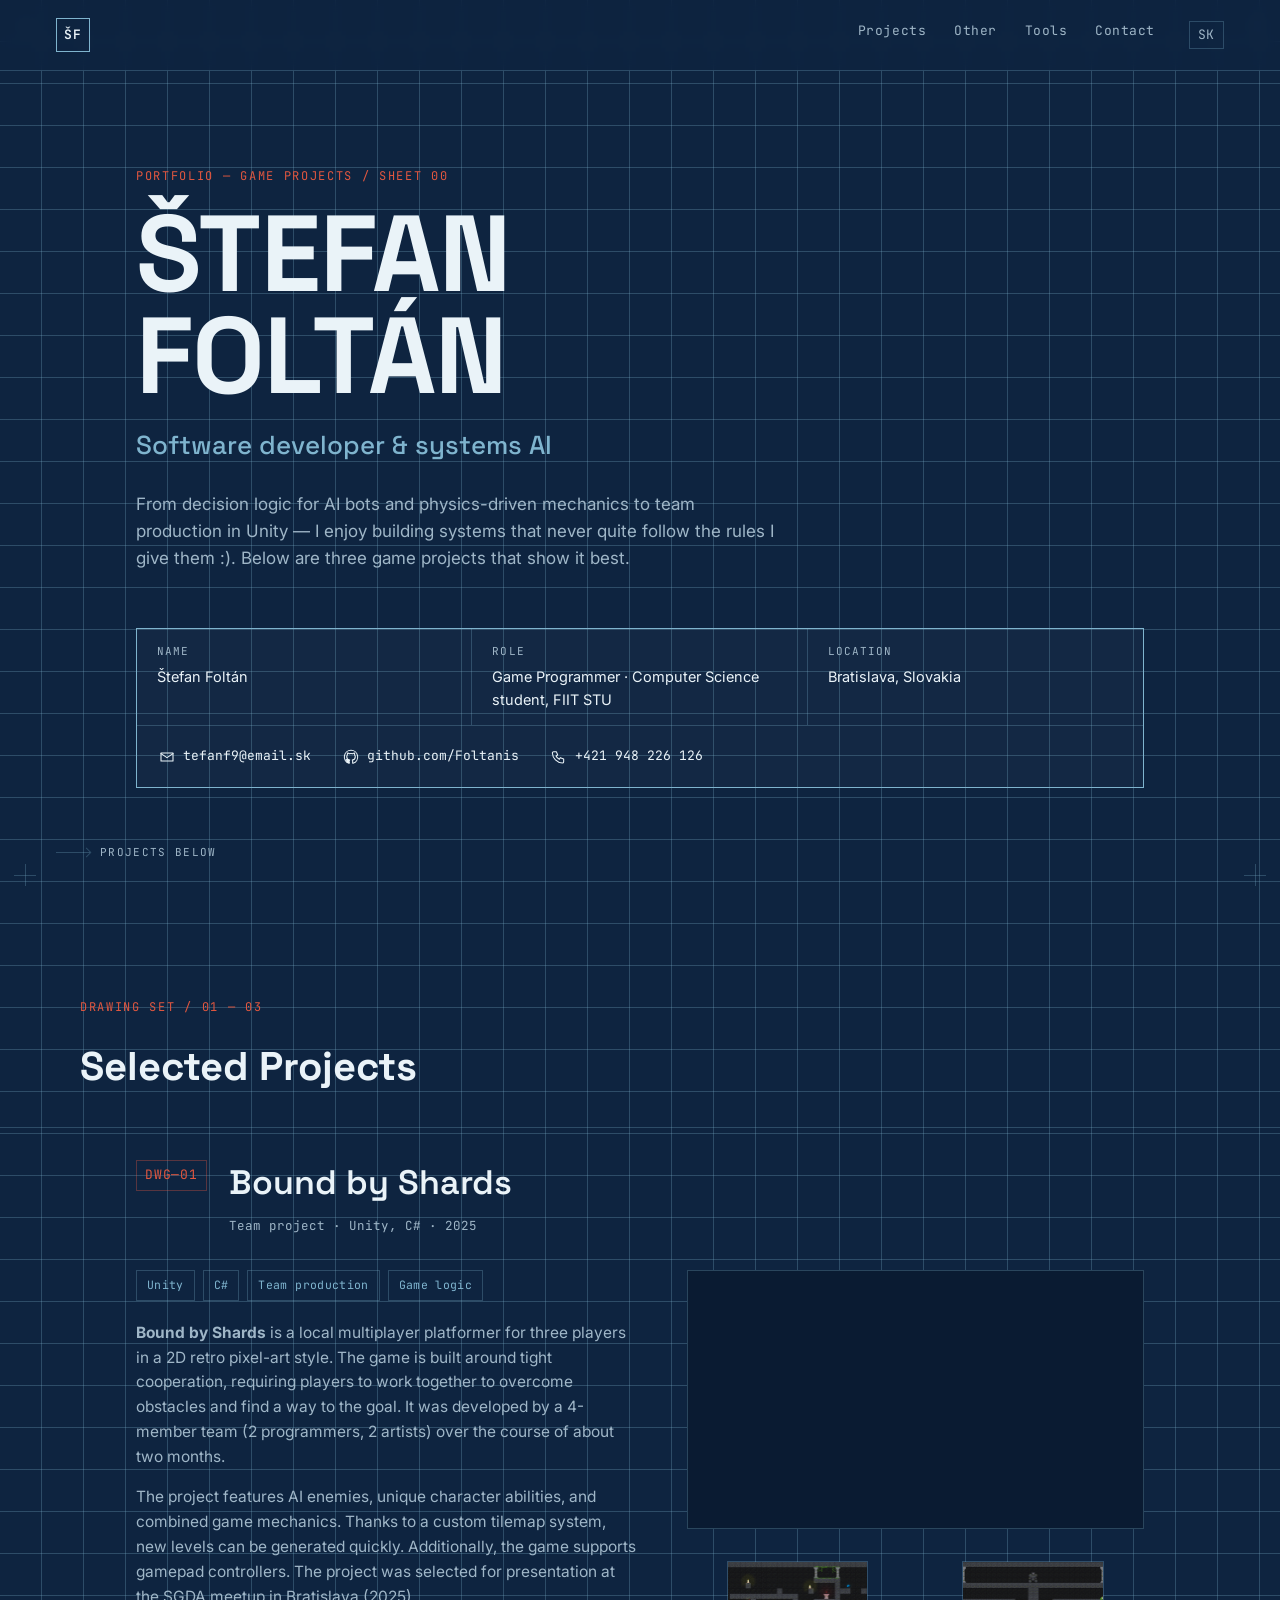
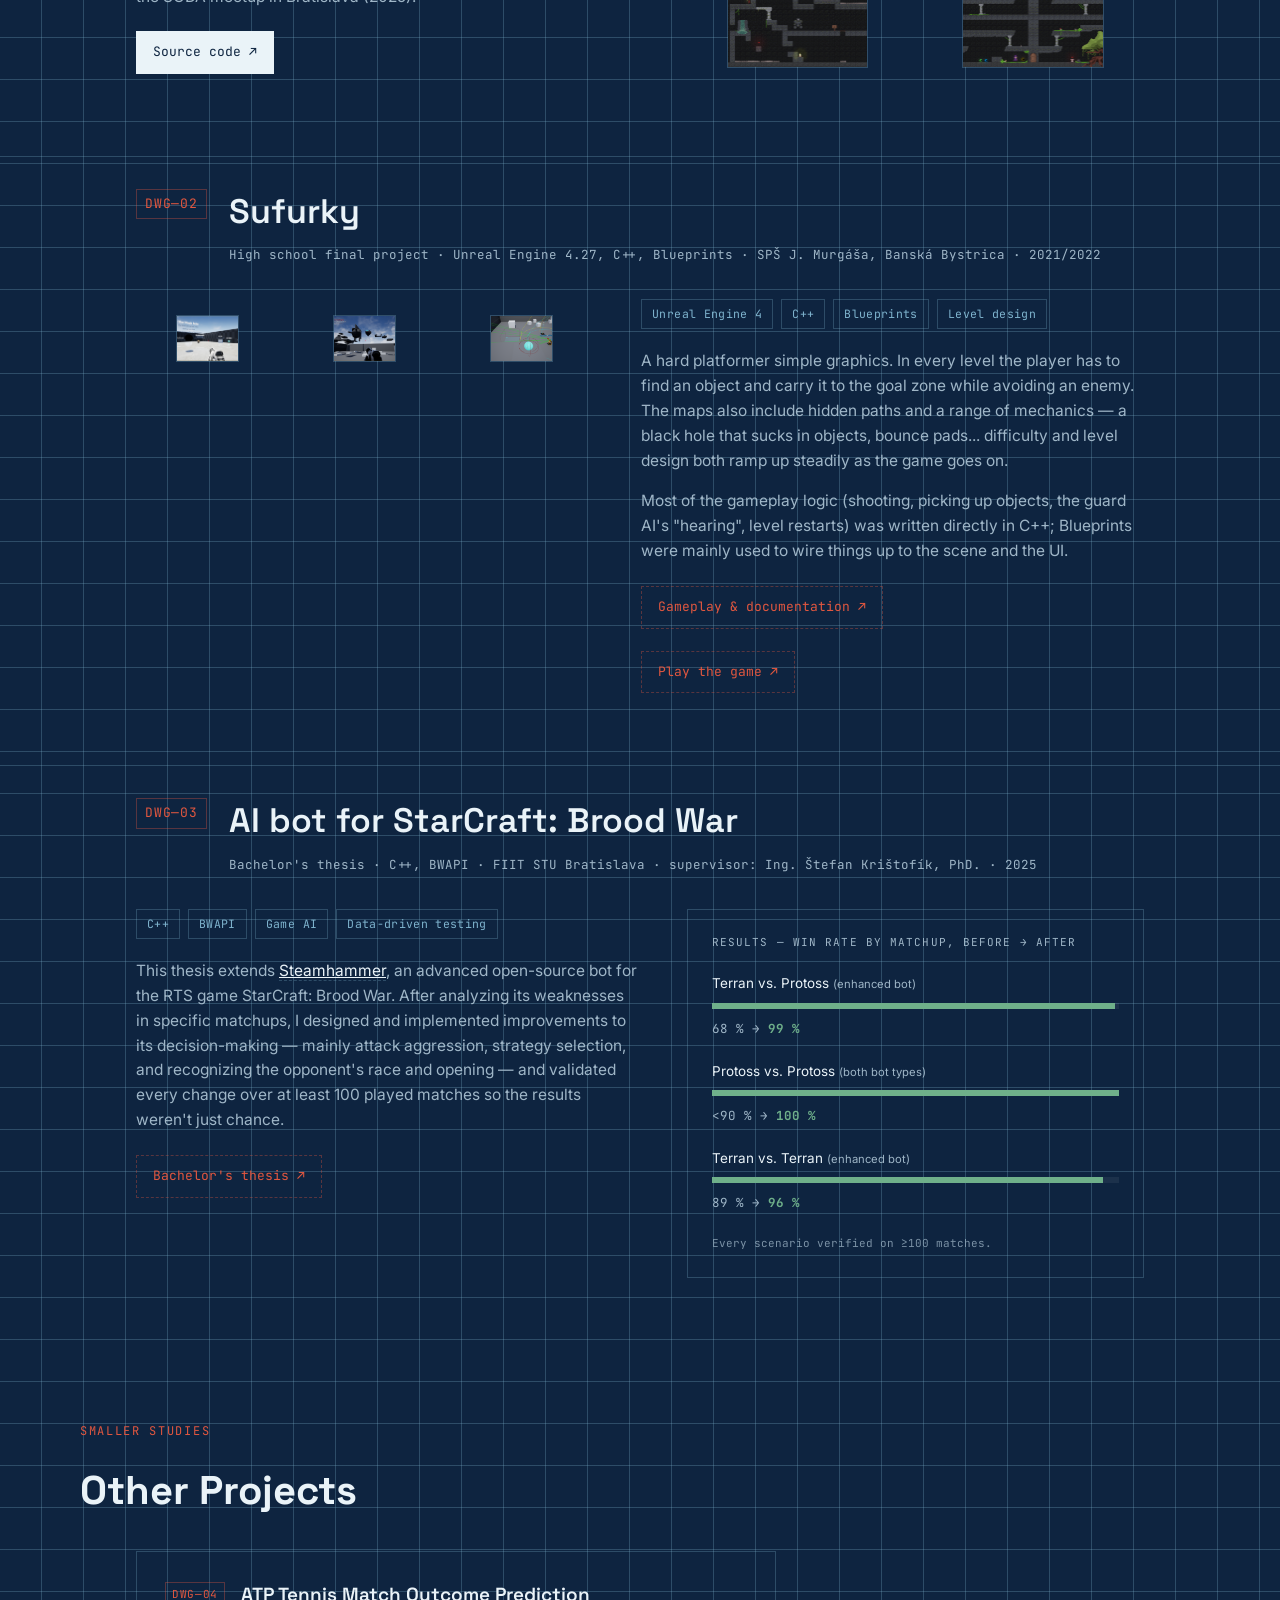
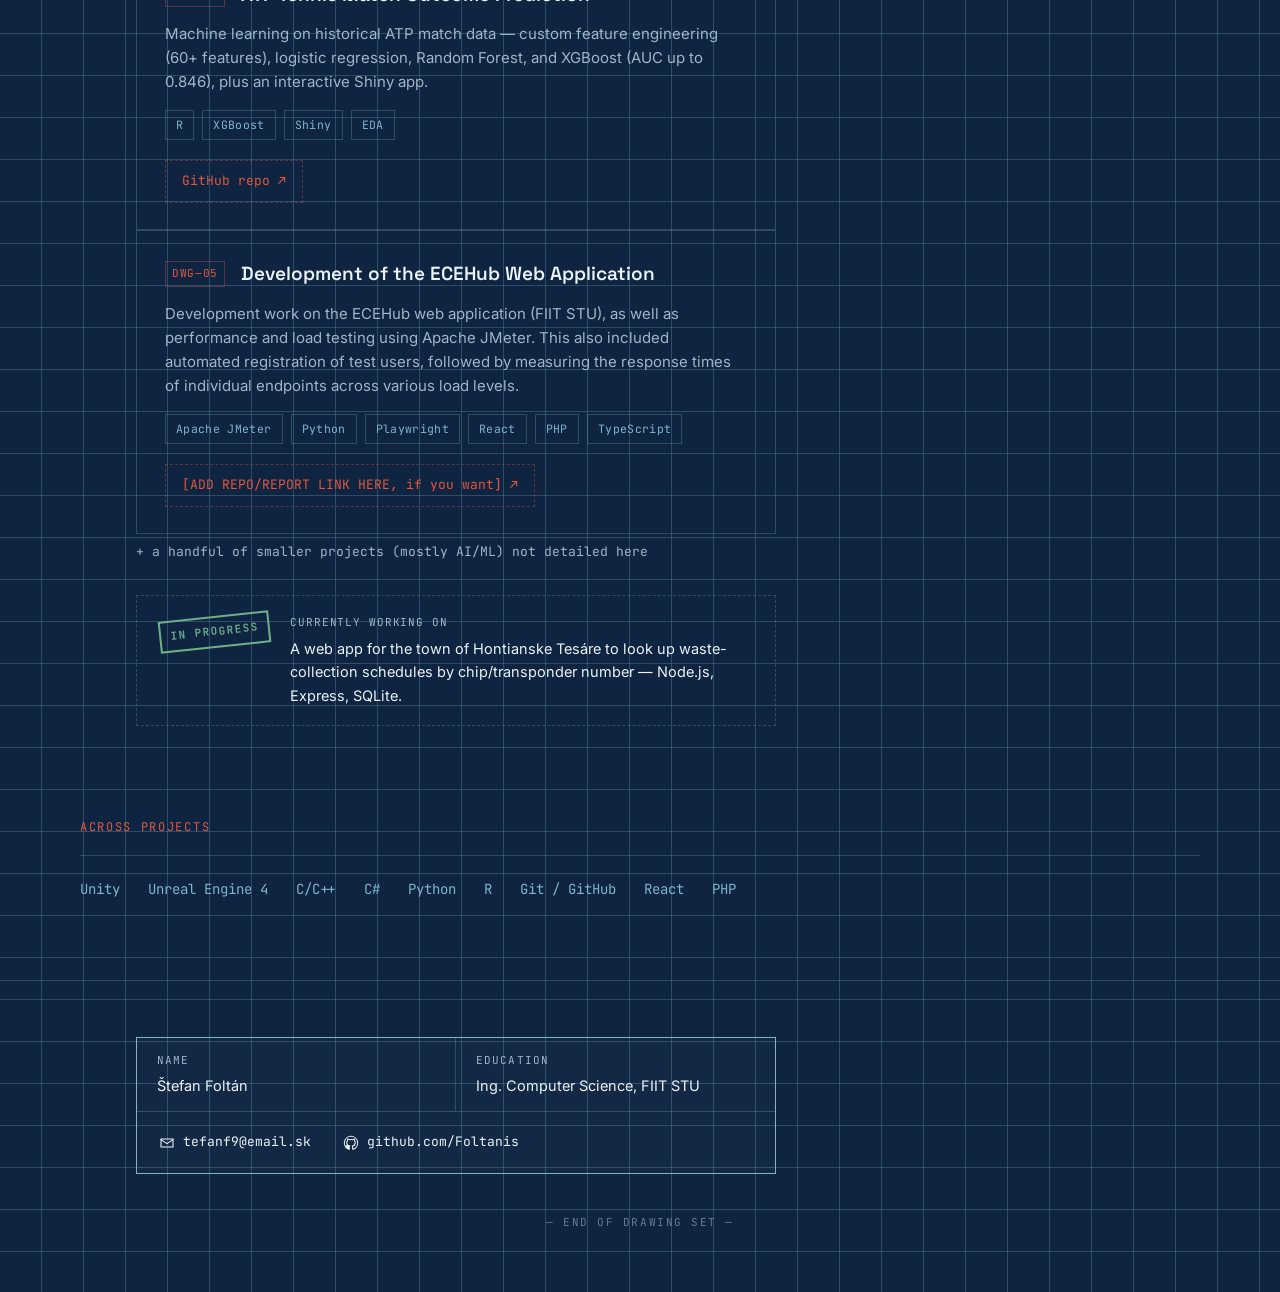
==== commit 0c3ae6f1: "pics zoom fixed and added info in DWG-01" ====
--- a/en/index.html
+++ b/en/index.html
@@ -112,15 +112,14 @@
             <span class="tag">Game logic</span>
           </div>
           <p>
-            Bound by Shards is a local multiplayer platformer for three players in a retro
-            2D pixel-art style. Players work together to make it through each level and find
-            a path to the goal. We worked in a team of 4 (2 programmers, 2 artists) for about
-            2 months.
-          </p>
-          <p>
-            The game features several enemy AI types, a range of player abilities, and
-            combined mechanics. A tilemap system lets us generate levels quickly, and the
-            game also supports playing with a controller.
+            <strong>Bound by Shards</strong> is a local multiplayer platformer for three players in a 2D retro pixel-art style. 
+            The game is built around tight cooperation, requiring players to work together to overcome obstacles and find a way to the goal. 
+            It was developed by a 4-member team (2 programmers, 2 artists) over the course of about two months.
+          </p>
+          <p>
+            The project features AI enemies, unique character abilities, and combined game mechanics. 
+            Thanks to a custom tilemap system, new levels can be generated quickly. Additionally, the game supports gamepad controllers. 
+            The project was selected for presentation at the SGDA meetup in Bratislava (2025).
           </p>
           <div class="sheet__links">
             <a class="btn" href="https://github.com/Foltanis/BoundByShards" target="_blank" rel="noopener">Source code ↗</a>
